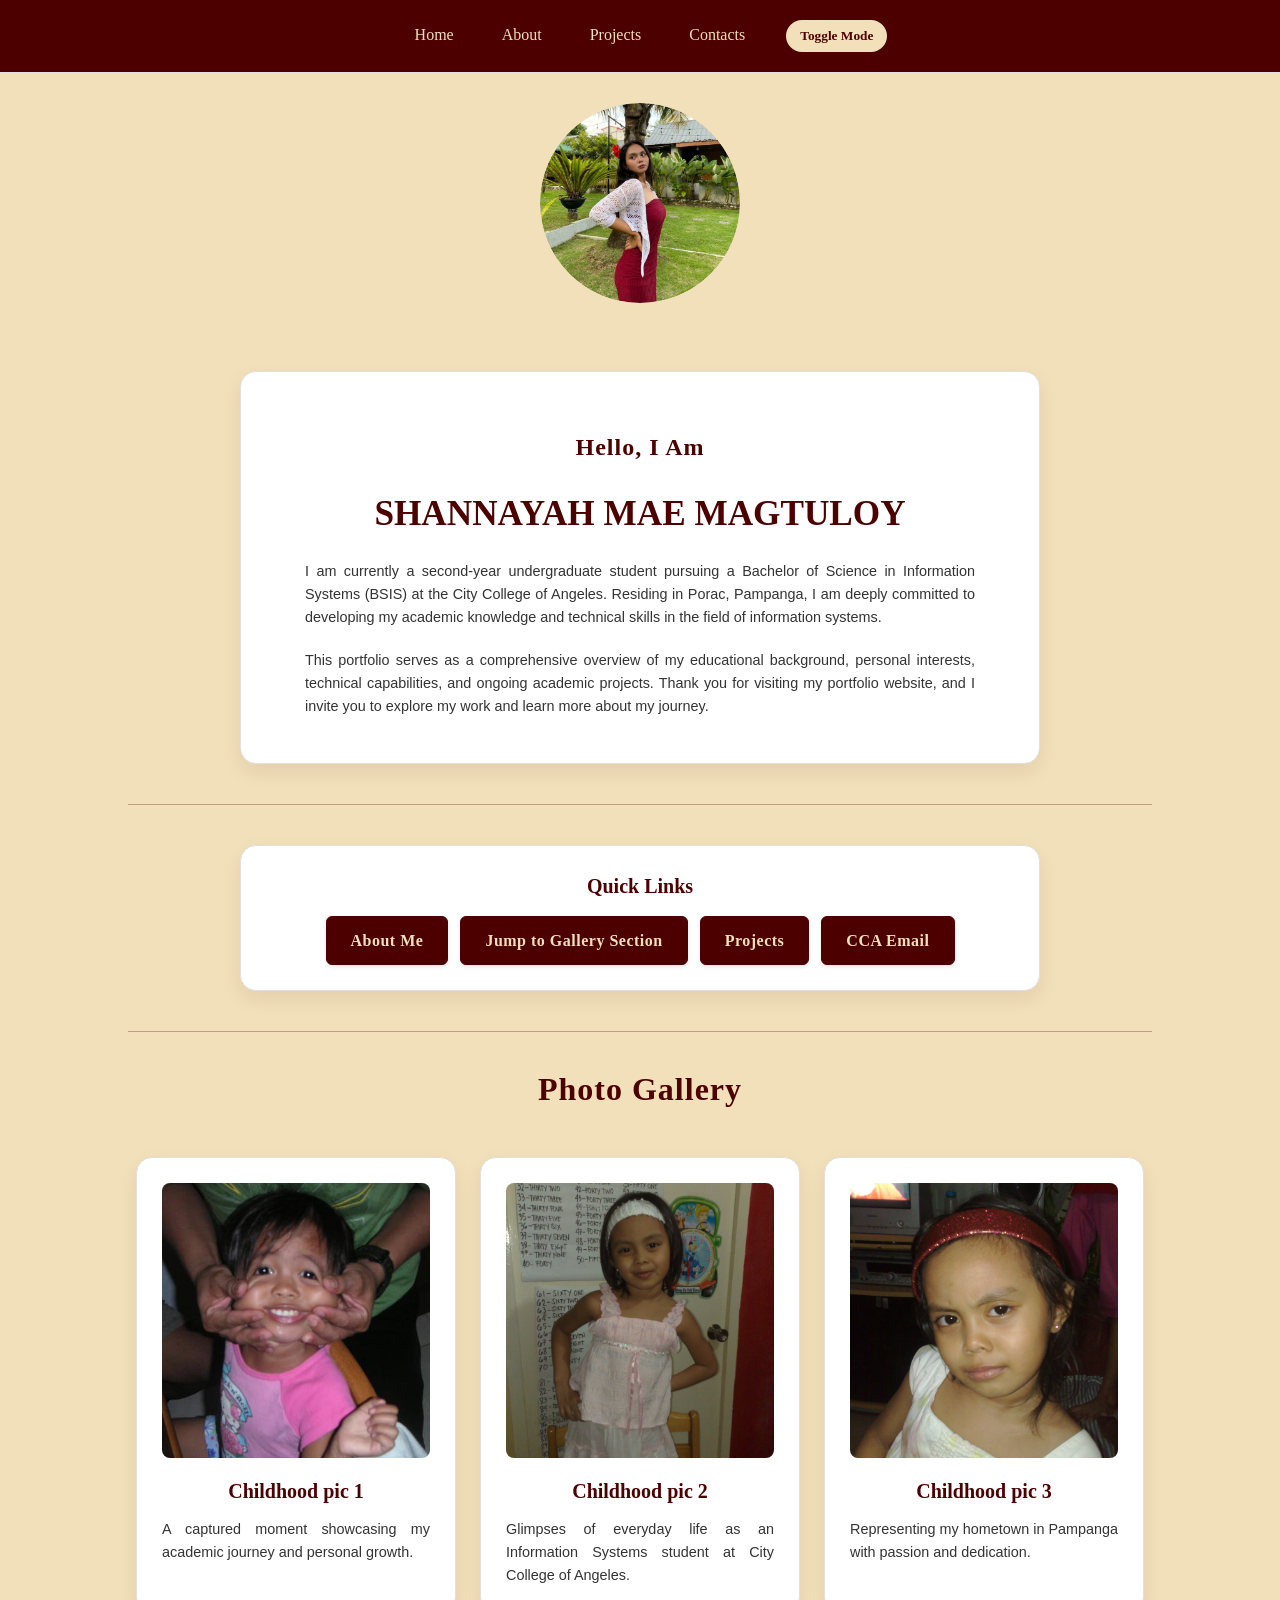
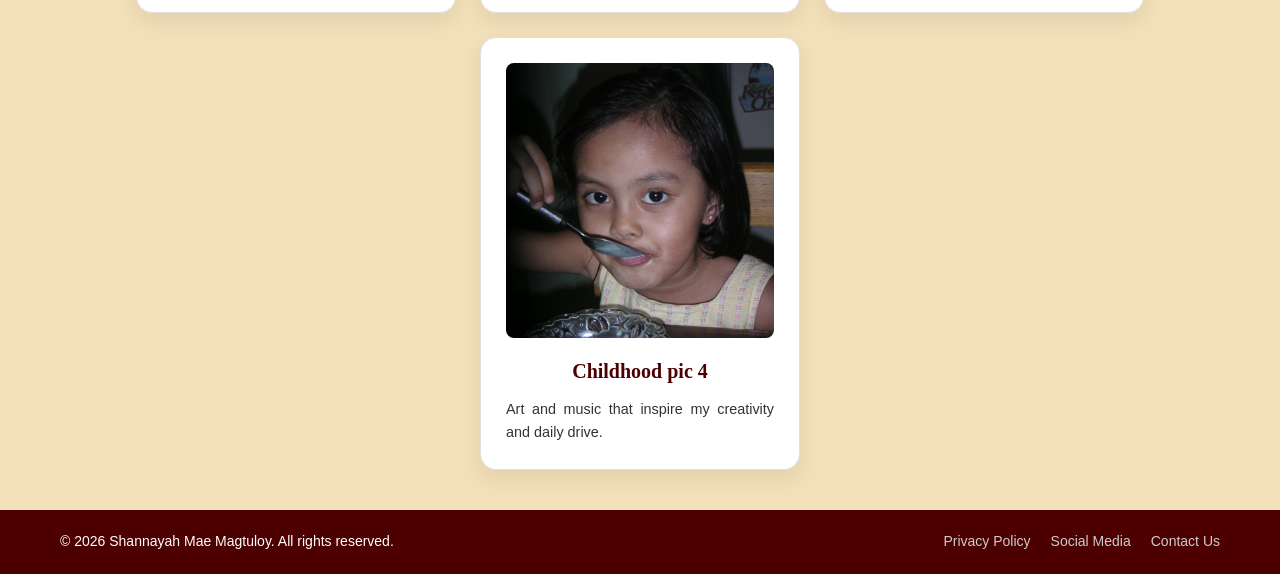
==== index.html @ 2d9ed667 "Add files via upload" ====
<!DOCTYPE html>
<html lang="en">
<head>
<meta charset="UTF-8">
<meta name="viewport" content="width=device-width, initial-scale=1.0">
<title>Shannayah | Portfolio</title>
<link rel="stylesheet" href="css/style.css">
</head>
<body>
<nav>
<a href="index.html">Home</a>
<a href="about-me.html">About</a>
<a href="projects.html">Projects</a>
<a href="contacts.html">Contacts</a>
</nav>

<div style="text-align: center; margin-top: 30px;">
<img src="assets/picture ni shannayah.jpg" alt="Profile Picture" class="circular-image" width="275" height="275" title="Shannayah Mae Magtuloy">
</div>

<div class="card-container">
<div class="card profile-card-wide" style="width: 100%; max-width: 800px; text-align: center;">
<h4 class="subtitle-top">Hello, I Am</h4>
<h1 class="led-text">SHANNAYAH MAE MAGTULOY</h1>
<p class="intro-text">
I am currently a second-year undergraduate student pursuing a Bachelor of Science in Information Systems (BSIS) at the City College of Angeles. Residing in Porac, Pampanga, I am deeply committed to developing my academic knowledge and technical skills in the field of information systems.
</p>
<p class="intro-text">
This portfolio serves as a comprehensive overview of my educational background, personal interests, technical capabilities, and ongoing academic projects. Thank you for visiting my portfolio website, and I invite you to explore my work and learn more about my journey.
</p>
</div>
</div>

<hr>

<div class="card-container">
<div class="card links-card-wide" style="width: 100%; max-width: 800px; text-align: center;">
<h3>Quick Links</h3>
<ul class="quick-links-horizontal">
<li><a href="about-me.html" class="quick-btn">About Me</a></li>
<li><a href="#gallery" class="quick-btn">Jump to Gallery Section</a></li>
<li><a href="projects.html" class="quick-btn">Projects</a></li>
<li><a href="contacts.html" class="quick-btn">CCA Email</a></li>
</ul>
</div>
</div>

<hr>

<h2 id="gallery" class="subtitle-top gallery-heading-main">Photo Gallery</h2>
<div class="card-container">
<div class="card">
<img src="assets/ako haha.jpg" alt="Me" class="gallery-card-img" width="100%" height="275" title="Shannayah Mae Magtuloy">
<h3 class="gallery-card-title">Childhood pic 1</h3>
<p>A captured moment showcasing my academic journey and personal growth.</p>
</div>
<div class="card">
<img src="assets/ako to yah.jpg" alt="Me" class="gallery-card-img" width="100%" height="275" title="Shannayah Mae Magtuloy">
<h3 class="gallery-card-title">Childhood pic 2</h3>
<p>Glimpses of everyday life as an Information Systems student at City College of Angeles.</p>
</div>
<div class="card">
<img src="assets/ako.jpg" alt="Me" class="gallery-card-img" width="100%" height="275" title="Shannayah Mae Magtuloy">
<h3 class="gallery-card-title">Childhood pic 3</h3>
<p>Representing my hometown in Pampanga with passion and dedication.</p>
</div>
<div class="card">
<img src="assets/akooo.jpg" alt="Ariana" class="gallery-card-img" width="100%" height="275" title="Shannayah Mae Magtuloy">
<h3 class="gallery-card-title">Childhood pic 4</h3>
<p>Art and music that inspire my creativity and daily drive.</p>
</div>
</div>

<footer class="site-footer">
<div class="footer-content">
<p>&copy; 2026 Shannayah Mae Magtuloy. All rights reserved.</p>
<ul class="footer-links">
<li><a href="#privacy">Privacy Policy</a></li>
<li><a href="#social">Social Media</a></li>
<li><a href="contacts.html">Contact Us</a></li>
</ul>
</div>
</footer>

<script src="js/script.js"></script>
</body>
</html>
---- css/style.css ----
:root {
    --primary-color: #f1e0ba;
    --secondary-color: #4c0000;
    --text-color: #333;
    --pink-soft: #FCE4EC;
    --black-text: #000000;
    --gray-light: #E0E0E0;
}

* {
    margin: 0;
    padding: 0;
    box-sizing: border-box;
    scroll-behavior: smooth;
}

html, body {
    width: 100%;
    min-height: 100vh;
    font-family: 'Times New Roman', serif;
    background-color: var(--primary-color);
    color: var(--text-color);
    line-height: 1.7;
    text-align: center;
    margin: 0;
}

nav {
    background-color: var(--secondary-color);
    padding: 20px;
    text-align: center;
    border-bottom: 1px solid var(--gray-light);
    width: 100%;
}

nav a {
    font-family: 'Times New Roman', serif;
    font-weight: 500;
    color: var(--primary-color);
    text-decoration: none;
    margin: 0 12px;
    padding: 5px 10px;
    transition: 0.4s;
}

nav a:hover {
    color: #ffffff;
    border-bottom: 2px solid var(--primary-color);
}

h1, h2, h4 {
    font-weight: 600;
}

h1 {
    font-family: 'Times New Roman', serif;
    font-size: 2.5rem;
    margin-bottom: 1rem;
    color: var(--secondary-color);
}

h2 {
    font-size: 2rem;
    margin-bottom: 1rem;
}

h4 {
    font-size: 1.5rem;
    margin-bottom: 1rem;
}

p1 {
    font-family: "Times New Roman", Times, serif;
    color: var(--secondary-color);
    font-weight: bold;
    letter-spacing: 1px;
}

p2 {
    font-family: Arial, Helvetica, sans-serif;
}

p3 {
    font-family: "Lucida Console", "Courier New", monospace;
}

hr {
    border: none;
    height: 1px;
    background-color: var(--secondary-color);
    opacity: 0.3;
    width: 80%;
    margin: 30px auto;
}

ul, li {
    list-style: none;
    padding: 0;
    margin: 0;
}

input, textarea {
    width: 100%;
    max-width: 600px;
    padding: 12px;
    margin: 10px 0;
    border: 1px solid var(--gray-light);
    border-radius: 8px;
    font-family: 'Times New Roman', serif;
    background-color: #ffffff;
    color: var(--text-color);
    box-sizing: border-box;
}

textarea {
    resize: vertical;
    min-height: 120px;
}

button, .quick-btn {
    background-color: var(--secondary-color);
    color: var(--primary-color);
    padding: 12px 24px;
    border: 1px solid var(--secondary-color);
    border-radius: 8px;
    cursor: pointer;
    font-family: 'Times New Roman', serif;
    font-weight: bold;
    transition: all 0.3s ease;
    text-decoration: none;
    display: inline-block;
}

button:hover, .quick-btn:hover {
    background-color: #ffffff;
    color: var(--secondary-color);
    border-color: var(--secondary-color);
    transform: translateY(-2px);
    box-shadow: 0 4px 8px rgba(76, 0, 0, 0.2);
}

.card-container {
    display: flex;
    justify-content: center;
    gap: 24px;
    flex-wrap: wrap;
    max-width: 1100px;
    margin: 40px auto;
    padding: 0 20px;
}

.card {
    background-color: #ffffff;
    border: 1px solid var(--gray-light);
    border-radius: 16px;
    padding: 25px;
    width: 320px;
    text-align: left;
    box-shadow: 0 8px 20px rgba(76, 0, 0, 0.08);
}

.card-icon {
    display: inline-flex;
    align-items: center;
    justify-content: center;
    background-color: var(--pink-soft);
    color: var(--secondary-color);
    width: 48px;
    height: 48px;
    border-radius: 12px;
    font-size: 20px;
    margin-bottom: 16px;
}

.card h3 {
    font-family: 'Times New Roman', serif;
    font-size: 1.25rem;
    color: var(--secondary-color);
    line-height: 1.5;
    margin-bottom: 12px;
    font-weight: 600;
}

.card p {
    font-family: Arial, Helvetica, sans-serif;
    font-size: 0.9rem;
    color: var(--text-color);
    line-height: 1.6;
    text-align: justify;
}

.subtitle-top {
    font-family: "Times New Roman", Times, serif;
    font-weight: bold;
    letter-spacing: 1px;
    margin-top: 30px;
    color: var(--secondary-color);
}

.intro-text {
    font-family: "Lucida Console", "Courier New", monospace;
    font-size: 0.95rem;
    max-width: 700px;
    margin: 0 auto 20px auto;
    padding: 0 15px;
}

.circular-image {
    width: 200px;
    height: 200px;
    clip-path: circle(50%);
    object-fit: cover;
    outline: 5px solid var(--secondary-color);
    outline-offset: 5px;
    border-radius: 50%;
    margin: 0 auto 20px auto;
    display: inline-block;
}

.profile-card-wide, .links-card-wide {
    width: 100%;
    max-width: 800px;
    text-align: center;
}

.quick-links-horizontal {
    display: flex;
    justify-content: center;
    flex-wrap: wrap;
    gap: 12px;
    margin-top: 15px;
    padding: 0;
}

.quick-links-horizontal li {
    list-style: none;
}

.gallery-heading-main {
    font-size: 2rem;
    text-align: center;
}

.gallery-card-img {
    object-fit: cover;
    border-radius: 8px;
}

.gallery-card-title {
    text-align: center;
    margin-top: 10px;
}

.circular-image, .gallery-card-img, .card img {
    transition: transform 0.5s ease, opacity 0.5s ease, box-shadow 0.5s ease;
}

.circular-image:hover, .gallery-card-img:hover, .card img:hover {
    transform: scale(1.03);
    box-shadow: 0 8px 20px rgba(0, 0, 0, 0.2);
}

.back-home-container {
    margin: 30px 0 50px 0;
    text-align: center;
}

.back-home-link {
    color: var(--secondary-color);
    text-decoration: none;
    font-weight: bold;
    font-family: 'Times New Roman', serif;
    font-size: 1.1rem;
    border-bottom: 1px solid var(--secondary-color);
    padding-bottom: 3px;
    transition: 0.3s;
}

.back-home-link:hover {
    color: var(--black-text);
}

.site-footer {
    background-color: #4c0000;
    color: #ffffff;
    padding: 20px 0;
    text-align: center;
    font-family: Arial, sans-serif;
    font-size: 14px;
}

.footer-content {
    max-width: 1200px;
    margin: 0 auto;
    display: flex;
    flex-direction: column;
    align-items: center;
    gap: 10px;
}

.footer-links {
    list-style: none;
    padding: 0;
    margin: 0;
    display: flex;
    gap: 20px;
}

.footer-links a {
    color: #cccccc;
    text-decoration: none;
    transition: color 0.2s ease;
}

.footer-links a:hover {
    color: #ffffff;
    text-decoration: underline;
}

@media (min-width: 768px) {
    .footer-content {
        flex-direction: row;
        justify-content: space-between;
        padding: 0 20px;
    }
}

.theme-toggle-btn {
    background-color: var(--primary-color);
    color: var(--secondary-color);
    border: 2px solid var(--primary-color);
    padding: 6px 12px;
    border-radius: 20px;
    cursor: pointer;
    font-family: 'Times New Roman', serif;
    font-weight: bold;
    margin-left: 15px;
    transition: 0.3s ease;
}

.theme-toggle-btn:hover {
    background-color: var(--secondary-color);
    color: var(--primary-color);
    border-color: var(--primary-color);
}

@keyframes execLedGlow {
    0% {
        color: #ffffff !important;
        text-shadow: 
            0 0 4px #ffffff,
            0 0 8px #ffffff,
            0 0 16px #4c0000,
            0 0 24px #4c0000 !important;
    }
    50% {
        color: #ffffff !important;
        text-shadow: 0 0 6px #ffffff, 0 0 12px #ffcccc, 0 0 20px #4c0000 !important;
    }
    100% {
        color: #ffffff !important;
        text-shadow: 
            0 0 4px #ffffff,
            0 0 8px #ffffff,
            0 0 16px #4c0000,
            0 0 24px #4c0000 !important;
    }
}

.led-text {
    font-family: 'Times New Roman', serif !important;
    font-weight: bold !important;
    font-size: 2.2rem !important;
    display: inline-block !important;
    animation: execLedGlow 2s infinite alternate ease-in-out !important;
}

.quick-btn {
    display: inline-block;
    background-color: var(--secondary-color);
    color: var(--primary-color) !important;
    padding: 10px 24px;
    border-radius: 6px;
    text-decoration: none;
    font-family: 'Times New Roman', serif;
    font-weight: bold;
    letter-spacing: 0.5px;
    border: 1px solid var(--secondary-color);
    transition: all 0.3s ease;
    box-shadow: 0 2px 4px rgba(0, 0, 0, 0.1);
}

.quick-btn:hover {
    background-color: #ffffff !important;
    color: var(--secondary-color) !important;
    border-color: var(--secondary-color);
    transform: translateY(-2px);
    box-shadow: 0 4px 8px rgba(76, 0, 0, 0.2);
}

body.dark-mode {
    --primary-color: #1a1a1a !important;
    --secondary-color: #800000 !important;
    --text-color: #f1f1f1 !important;
    --pink-soft: #331a1a !important;
    --gray-light: #444444 !important;
    background-color: var(--primary-color) !important;
    color: var(--text-color) !important;
}

body.dark-mode .card {
    background-color: #2a2a2a !important;
    border-color: #444 !important;
    color: #f1f1f1 !important;
}

body.dark-mode .card p,
body.dark-mode .card h3 {
    color: #f1f1f1 !important;
}

body.dark-mode input,
body.dark-mode textarea {
    background-color: #333333 !important;
    color: #ffffff !important;
    border-color: #555555 !important;
}
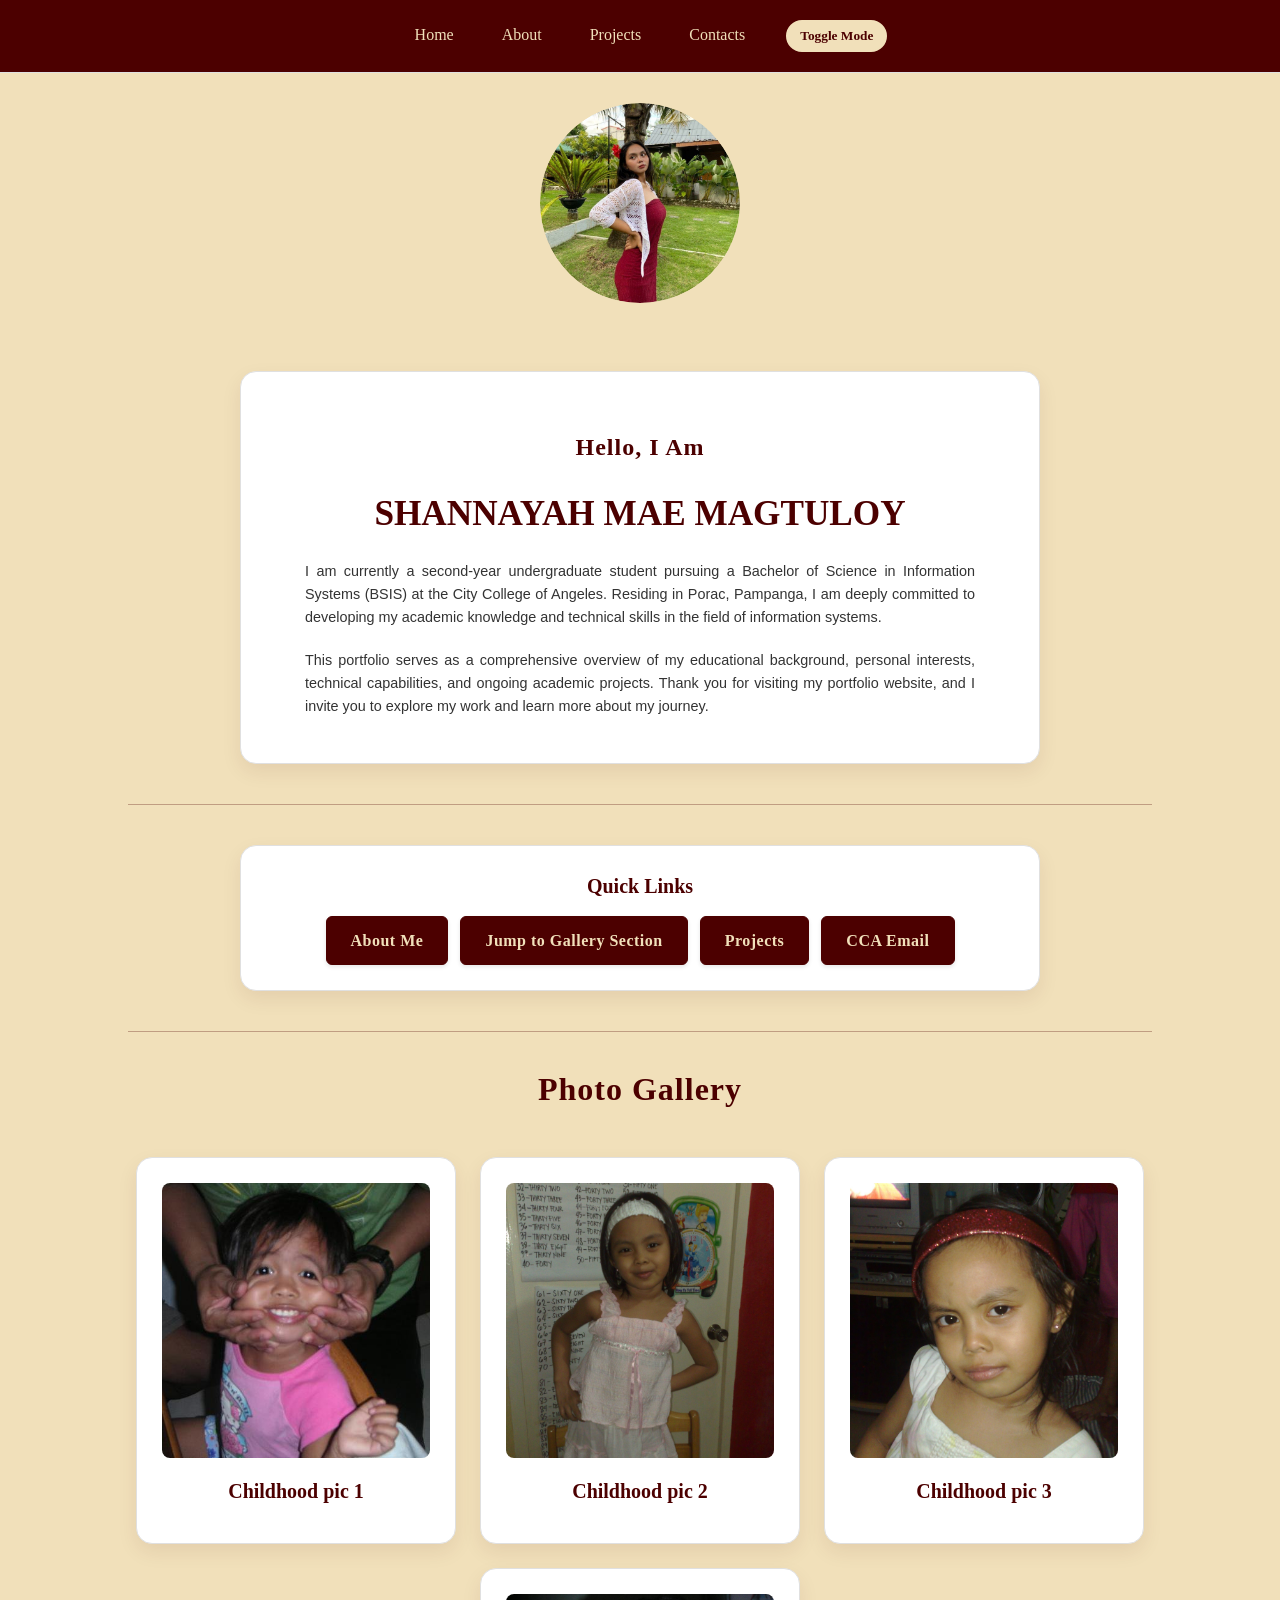
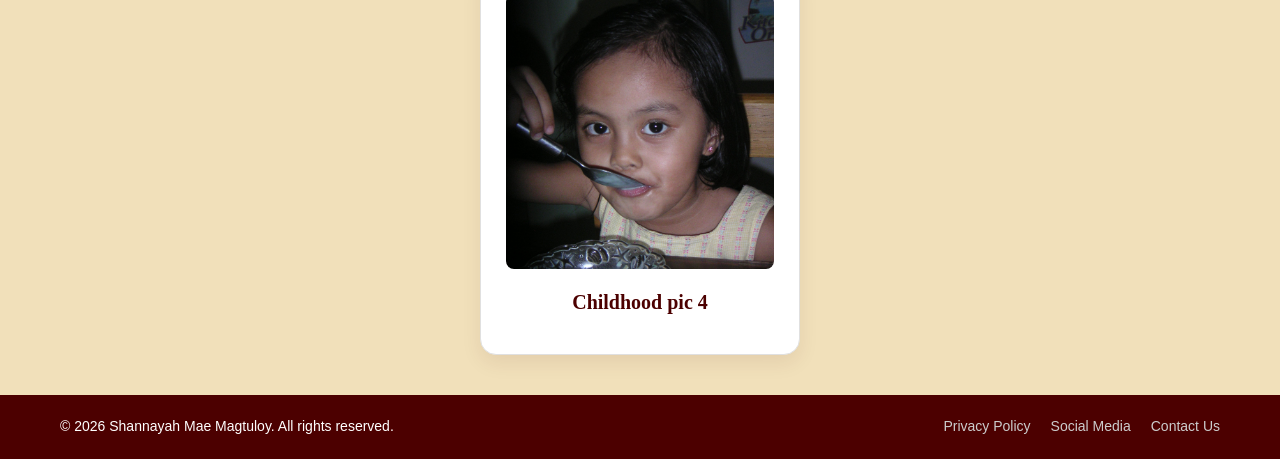
==== commit 029f622b: "Fix HTML encoding issues in index.html" ====
--- a/index.html
+++ b/index.html
@@ -52,22 +52,22 @@
 <div class="card">
 <img src="assets/ako haha.jpg" alt="Me" class="gallery-card-img" width="100%" height="275" title="Shannayah Mae Magtuloy">
 <h3 class="gallery-card-title">Childhood pic 1</h3>
-<p>A captured moment showcasing my academic journey and personal growth.</p>
+
 </div>
 <div class="card">
 <img src="assets/ako to yah.jpg" alt="Me" class="gallery-card-img" width="100%" height="275" title="Shannayah Mae Magtuloy">
 <h3 class="gallery-card-title">Childhood pic 2</h3>
-<p>Glimpses of everyday life as an Information Systems student at City College of Angeles.</p>
+
 </div>
 <div class="card">
 <img src="assets/ako.jpg" alt="Me" class="gallery-card-img" width="100%" height="275" title="Shannayah Mae Magtuloy">
 <h3 class="gallery-card-title">Childhood pic 3</h3>
-<p>Representing my hometown in Pampanga with passion and dedication.</p>
+
 </div>
 <div class="card">
 <img src="assets/akooo.jpg" alt="Ariana" class="gallery-card-img" width="100%" height="275" title="Shannayah Mae Magtuloy">
 <h3 class="gallery-card-title">Childhood pic 4</h3>
-<p>Art and music that inspire my creativity and daily drive.</p>
+
 </div>
 </div>
 
@@ -84,4 +84,4 @@
 
 <script src="js/script.js"></script>
 </body>
-</html>+</html>
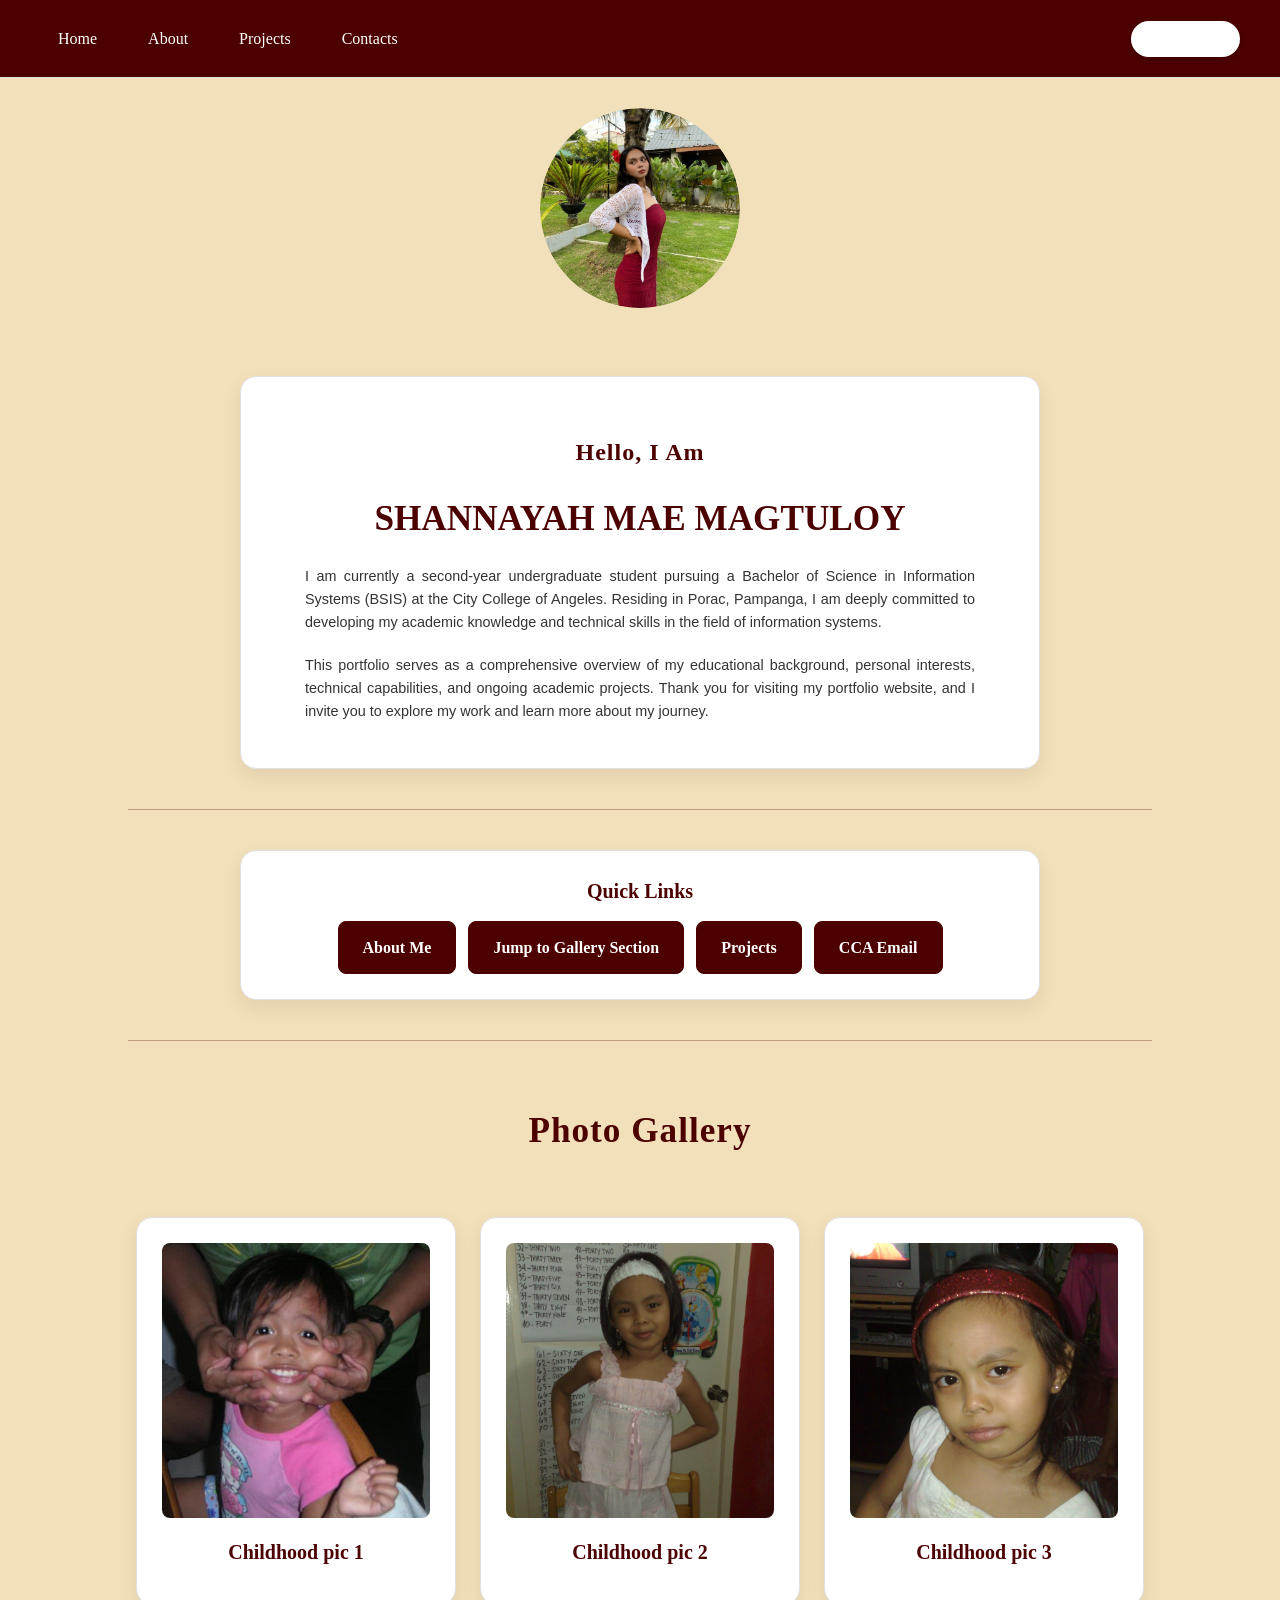
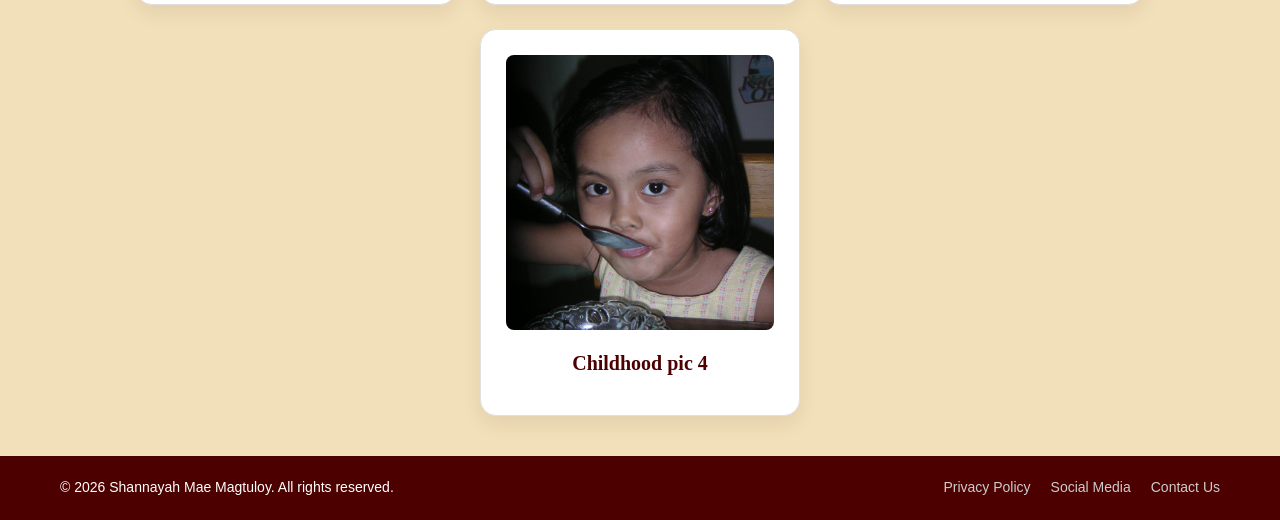
==== commit 30471377: "Update index.html" ====
--- a/index.html
+++ b/index.html
@@ -46,8 +46,7 @@
 </div>
 
 <hr>
-
-<h2 id="gallery" class="subtitle-top gallery-heading-main">Photo Gallery</h2>
+<h2 id="gallery" class="subtitle-top gallery-heading-main led-text">Photo Gallery</h2>
 <div class="card-container">
 <div class="card">
 <img src="assets/ako haha.jpg" alt="Me" class="gallery-card-img" width="100%" height="275" title="Shannayah Mae Magtuloy">
--- a/css/style.css
+++ b/css/style.css
@@ -5,6 +5,7 @@
     --pink-soft: #FCE4EC;
     --black-text: #000000;
     --gray-light: #E0E0E0;
+    --white-text: #ffffff;
 }
 
 * {
@@ -27,8 +28,11 @@
 
 nav {
     background-color: var(--secondary-color);
-    padding: 20px;
-    text-align: center;
+    padding: 20px 40px;
+    display: flex;
+    justify-content: flex-end;
+    align-items: center;
+    gap: 15px;
     border-bottom: 1px solid var(--gray-light);
     width: 100%;
 }
@@ -36,15 +40,15 @@
 nav a {
     font-family: 'Times New Roman', serif;
     font-weight: 500;
-    color: var(--primary-color);
+    color: #ffffff !important;
     text-decoration: none;
-    margin: 0 12px;
+    margin: 0 8px;
     padding: 5px 10px;
     transition: 0.4s;
 }
 
 nav a:hover {
-    color: #ffffff;
+    color: var(--primary-color) !important;
     border-bottom: 2px solid var(--primary-color);
 }
 
@@ -119,7 +123,7 @@
 
 button, .quick-btn {
     background-color: var(--secondary-color);
-    color: var(--primary-color);
+    color: #ffffff !important;
     padding: 12px 24px;
     border: 1px solid var(--secondary-color);
     border-radius: 8px;
@@ -132,8 +136,8 @@
 }
 
 button:hover, .quick-btn:hover {
-    background-color: #ffffff;
-    color: var(--secondary-color);
+    background-color: #ffffff !important;
+    color: var(--secondary-color) !important;
     border-color: var(--secondary-color);
     transform: translateY(-2px);
     box-shadow: 0 4px 8px rgba(76, 0, 0, 0.2);
@@ -325,77 +329,50 @@
     }
 }
 
+/* Modern Switch Toggle Button sa pinaka-kanan */
 .theme-toggle-btn {
+    background-color: #ffffff;
+    color: #4c0000;
+    border: 2px solid #ffffff;
+    padding: 8px 16px;
+    border-radius: 30px;
+    cursor: pointer;
+    font-family: 'Times New Roman', serif;
+    font-weight: bold;
+    margin-left: auto;
+    transition: 0.3s ease;
+    box-shadow: 0 2px 5px rgba(0,0,0,0.2);
+}
+
+.theme-toggle-btn:hover {
     background-color: var(--primary-color);
     color: var(--secondary-color);
-    border: 2px solid var(--primary-color);
-    padding: 6px 12px;
-    border-radius: 20px;
-    cursor: pointer;
-    font-family: 'Times New Roman', serif;
-    font-weight: bold;
-    margin-left: 15px;
-    transition: 0.3s ease;
-}
-
-.theme-toggle-btn:hover {
-    background-color: var(--secondary-color);
-    color: var(--primary-color);
     border-color: var(--primary-color);
 }
 
-@keyframes execLedGlow {
+/* LED Glow Effect na walang dark shadow (purong soft inner/text glow para sa dark mode) */
+@keyframes softLedGlow {
     0% {
         color: #ffffff !important;
-        text-shadow: 
-            0 0 4px #ffffff,
-            0 0 8px #ffffff,
-            0 0 16px #4c0000,
-            0 0 24px #4c0000 !important;
+        text-shadow: 0 0 6px rgba(255, 255, 255, 0.8), 0 0 12px rgba(255, 255, 255, 0.4);
     }
     50% {
         color: #ffffff !important;
-        text-shadow: 0 0 6px #ffffff, 0 0 12px #ffcccc, 0 0 20px #4c0000 !important;
+        text-shadow: 0 0 10px rgba(255, 255, 255, 1), 0 0 20px rgba(255, 255, 255, 0.6);
     }
     100% {
         color: #ffffff !important;
-        text-shadow: 
-            0 0 4px #ffffff,
-            0 0 8px #ffffff,
-            0 0 16px #4c0000,
-            0 0 24px #4c0000 !important;
+        text-shadow: 0 0 6px rgba(255, 255, 255, 0.8), 0 0 12px rgba(255, 255, 255, 0.4);
     }
 }
 
+/* Default state (Light mode) - Walang pailaw */
 .led-text {
     font-family: 'Times New Roman', serif !important;
     font-weight: bold !important;
     font-size: 2.2rem !important;
     display: inline-block !important;
-    animation: execLedGlow 2s infinite alternate ease-in-out !important;
-}
-
-.quick-btn {
-    display: inline-block;
-    background-color: var(--secondary-color);
-    color: var(--primary-color) !important;
-    padding: 10px 24px;
-    border-radius: 6px;
-    text-decoration: none;
-    font-family: 'Times New Roman', serif;
-    font-weight: bold;
-    letter-spacing: 0.5px;
-    border: 1px solid var(--secondary-color);
-    transition: all 0.3s ease;
-    box-shadow: 0 2px 4px rgba(0, 0, 0, 0.1);
-}
-
-.quick-btn:hover {
-    background-color: #ffffff !important;
-    color: var(--secondary-color) !important;
-    border-color: var(--secondary-color);
-    transform: translateY(-2px);
-    box-shadow: 0 4px 8px rgba(76, 0, 0, 0.2);
+    color: var(--secondary-color);
 }
 
 body.dark-mode {
@@ -408,6 +385,11 @@
     color: var(--text-color) !important;
 }
 
+/* Kapag naka-dark mode, iilaw ang mga may class na led-text (tulad ng pangalan at mga headers) ng malinis na LED style */
+body.dark-mode .led-text {
+    animation: softLedGlow 2s infinite alternate ease-in-out !important;
+}
+
 body.dark-mode .card {
     background-color: #2a2a2a !important;
     border-color: #444 !important;
@@ -424,4 +406,5 @@
     background-color: #333333 !important;
     color: #ffffff !important;
     border-color: #555555 !important;
-}+}
+
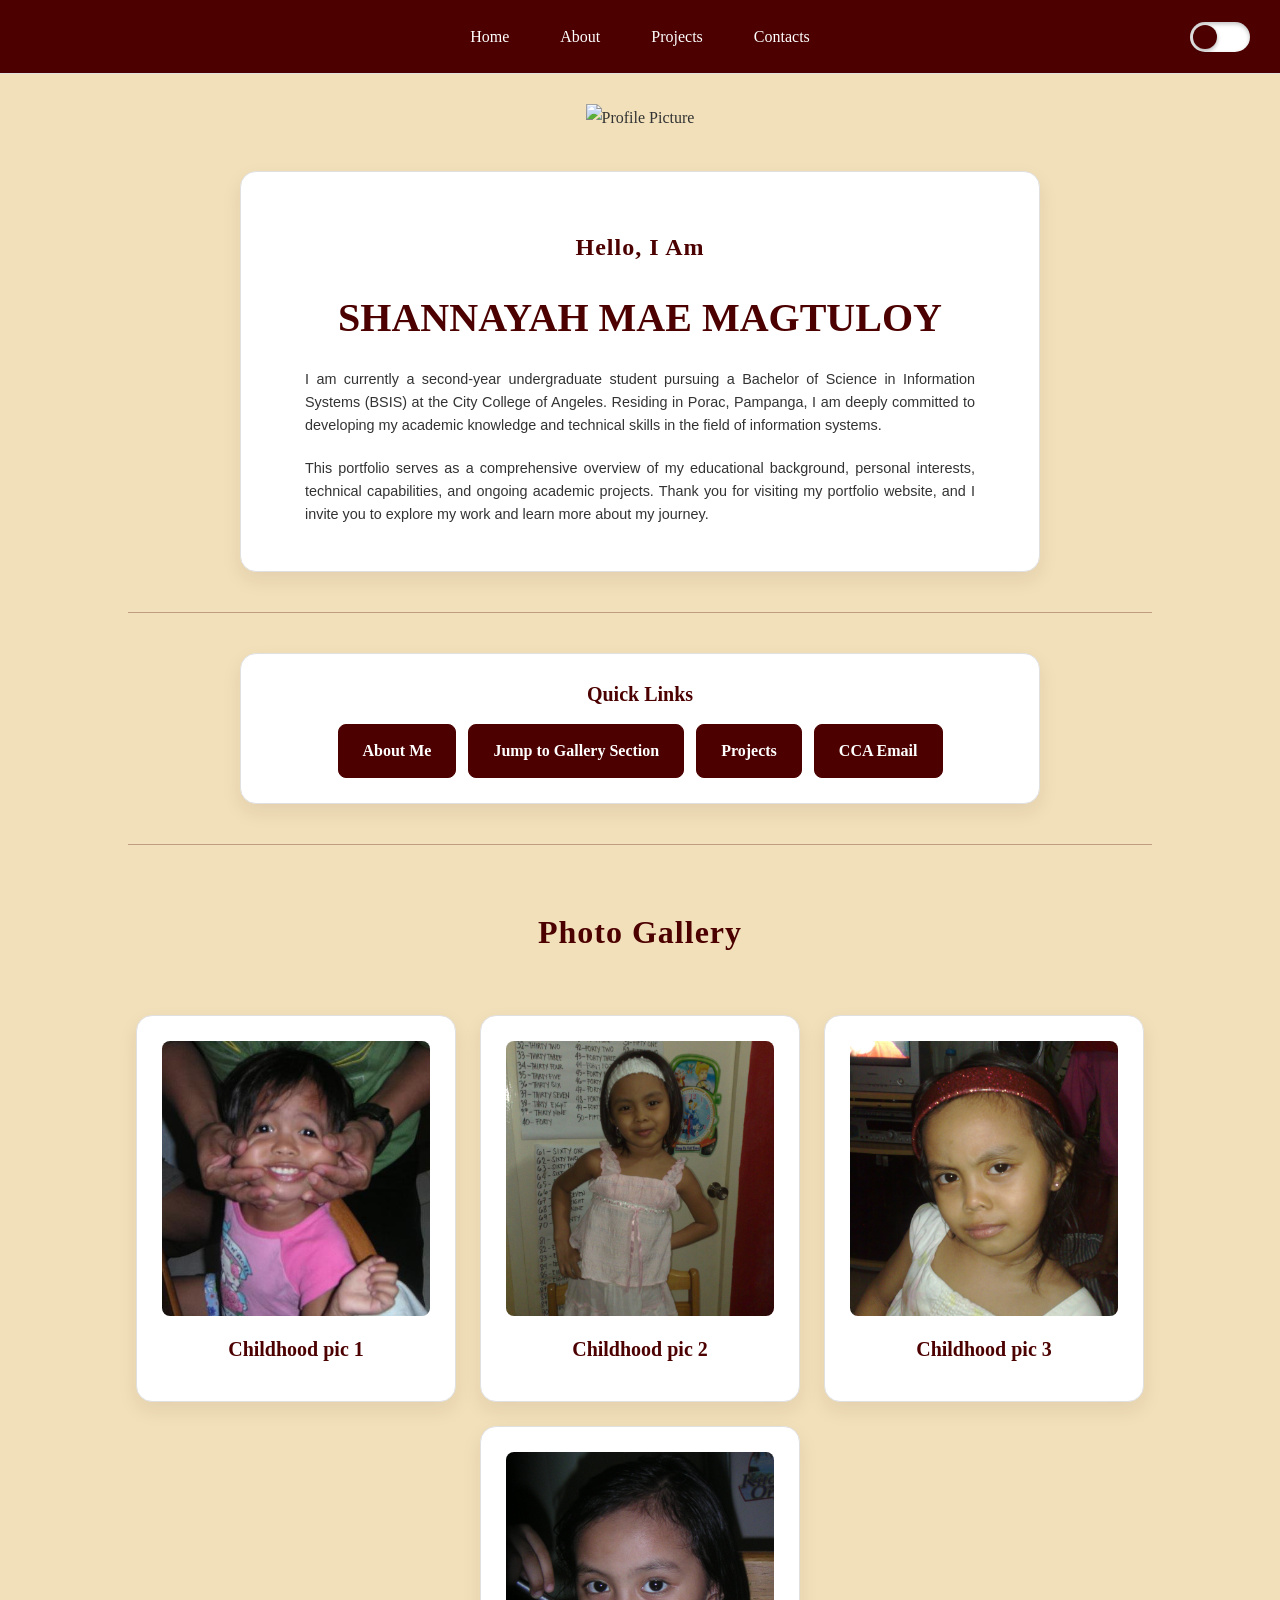
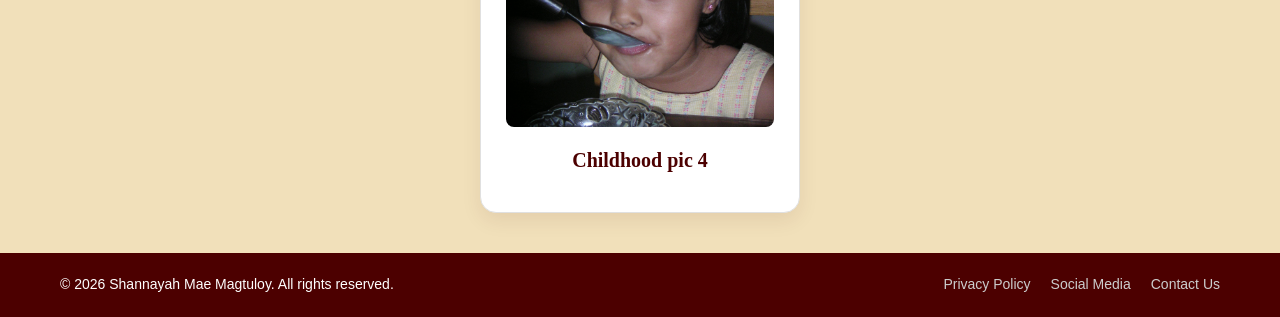
==== commit b5d19bf1: "Update index.html" ====
--- a/index.html
+++ b/index.html
@@ -15,7 +15,7 @@
 </nav>
 
 <div style="text-align: center; margin-top: 30px;">
-<img src="assets/picture ni shannayah.jpg" alt="Profile Picture" class="circular-image" width="275" height="275" title="Shannayah Mae Magtuloy">
+<img src="assets/shannayah passport pic" alt="Profile Picture" width="233" height="300" title="Shannayah Mae Magtuloy">
 </div>
 
 <div class="card-container">
--- a/css/style.css
+++ b/css/style.css
@@ -26,15 +26,18 @@
     margin: 0;
 }
 
+/* Navigation Bar Layout */
 nav {
     background-color: var(--secondary-color);
-    padding: 20px 40px;
-    display: flex;
-    justify-content: flex-end;
+    padding: 18px 40px;
+    display: flex;
+    justify-content: center;
     align-items: center;
+    flex-wrap: wrap;
     gap: 15px;
     border-bottom: 1px solid var(--gray-light);
     width: 100%;
+    position: relative;
 }
 
 nav a {
@@ -329,28 +332,45 @@
     }
 }
 
-/* Modern Switch Toggle Button sa pinaka-kanan */
+/* Switch Slider Toggle Button sa pinaka-kanan (Wala nang text, puro pabilog na switch) */
 .theme-toggle-btn {
     background-color: #ffffff;
-    color: #4c0000;
-    border: 2px solid #ffffff;
-    padding: 8px 16px;
-    border-radius: 30px;
+    border: none;
+    width: 60px;
+    height: 30px;
+    border-radius: 15px;
+    position: absolute;
+    right: 30px;
     cursor: pointer;
-    font-family: 'Times New Roman', serif;
-    font-weight: bold;
-    margin-left: auto;
-    transition: 0.3s ease;
-    box-shadow: 0 2px 5px rgba(0,0,0,0.2);
-}
-
-.theme-toggle-btn:hover {
-    background-color: var(--primary-color);
-    color: var(--secondary-color);
-    border-color: var(--primary-color);
-}
-
-/* LED Glow Effect na walang dark shadow (purong soft inner/text glow para sa dark mode) */
+    display: flex;
+    align-items: center;
+    padding: 3px;
+    box-shadow: inset 0 2px 4px rgba(0,0,0,0.25);
+    transition: background-color 0.3s ease;
+}
+
+.theme-toggle-btn::before {
+    content: '';
+    width: 24px;
+    height: 24px;
+    background-color: #4c0000;
+    border-radius: 50%;
+    position: absolute;
+    left: 3px;
+    transition: transform 0.3s ease;
+    box-shadow: 0 2px 4px rgba(0,0,0,0.3);
+}
+
+body.dark-mode .theme-toggle-btn {
+    background-color: #333333;
+}
+
+body.dark-mode .theme-toggle-btn::before {
+    transform: translateX(30px);
+    background-color: #f1e0ba;
+}
+
+/* LED Glow Effect para sa Dark Mode (Malinis, walang itim na shadow) */
 @keyframes softLedGlow {
     0% {
         color: #ffffff !important;
@@ -366,11 +386,9 @@
     }
 }
 
-/* Default state (Light mode) - Walang pailaw */
 .led-text {
     font-family: 'Times New Roman', serif !important;
     font-weight: bold !important;
-    font-size: 2.2rem !important;
     display: inline-block !important;
     color: var(--secondary-color);
 }
@@ -385,7 +403,6 @@
     color: var(--text-color) !important;
 }
 
-/* Kapag naka-dark mode, iilaw ang mga may class na led-text (tulad ng pangalan at mga headers) ng malinis na LED style */
 body.dark-mode .led-text {
     animation: softLedGlow 2s infinite alternate ease-in-out !important;
 }
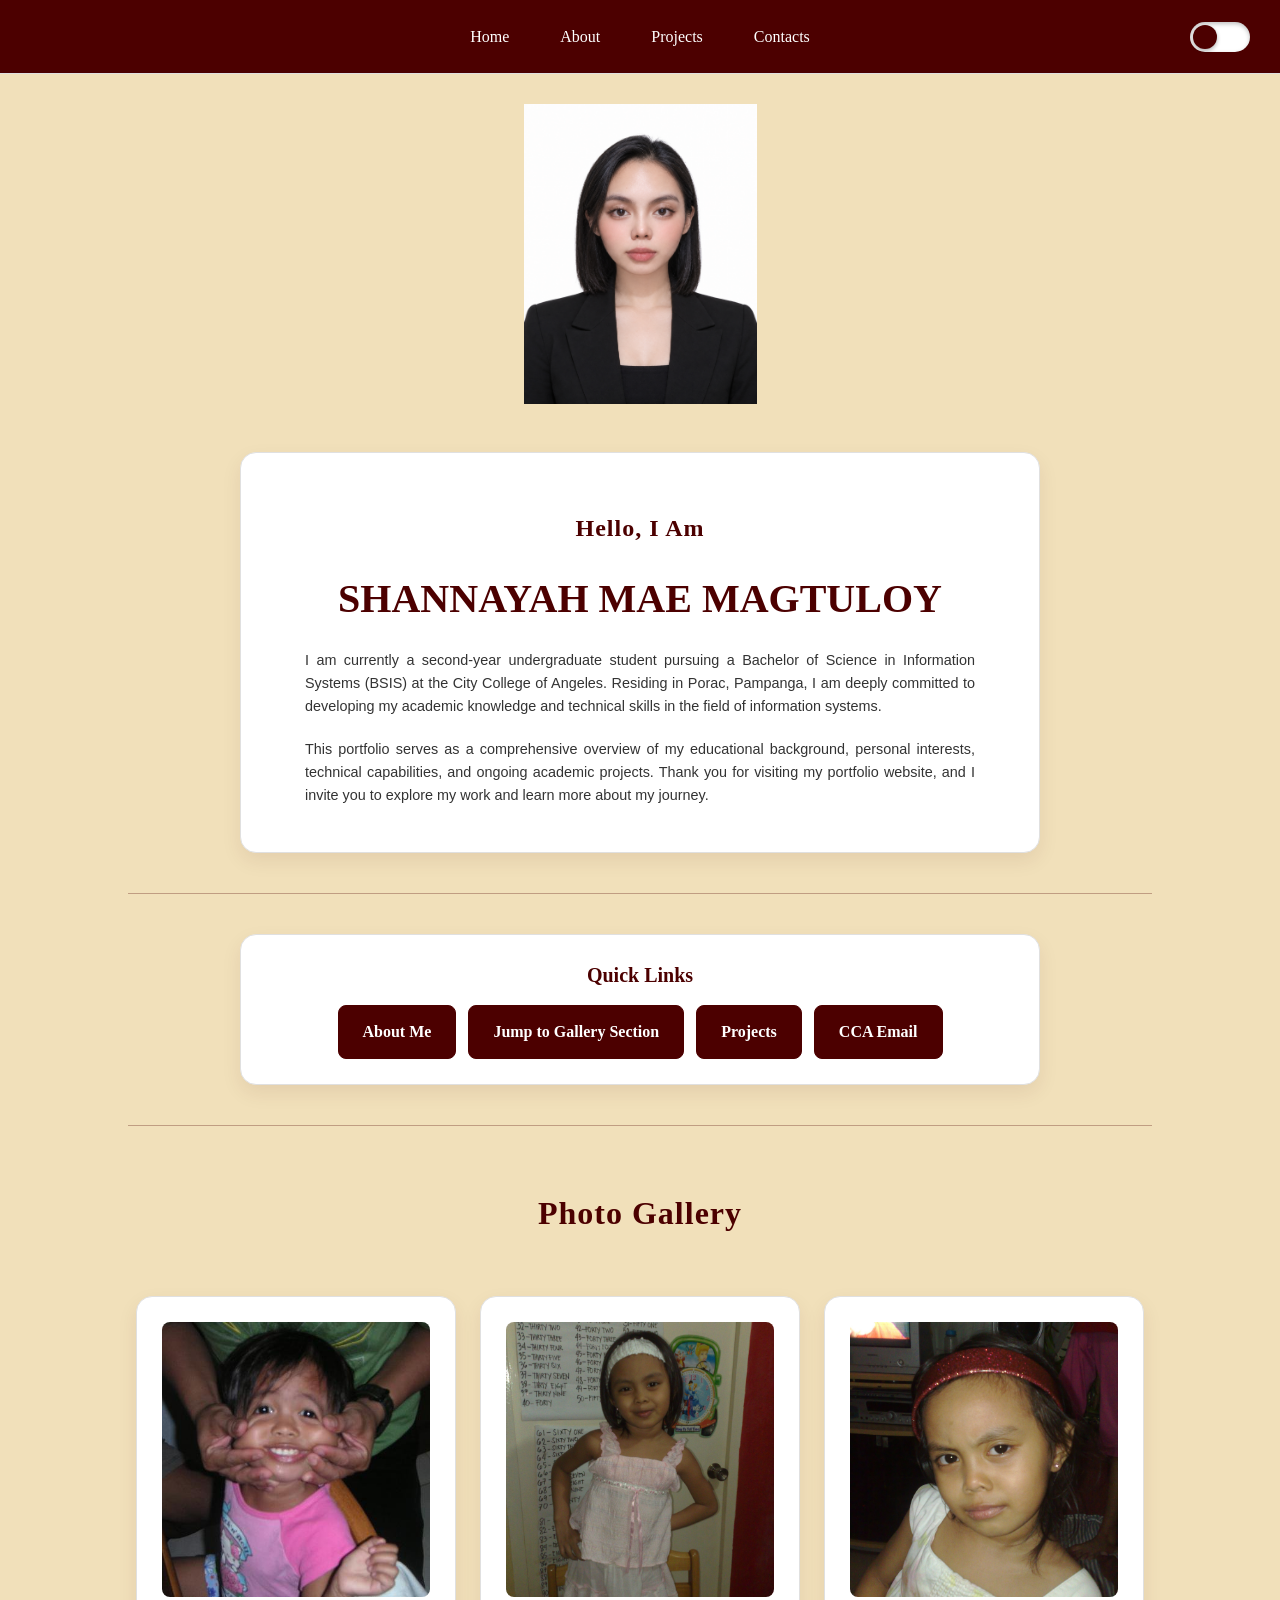
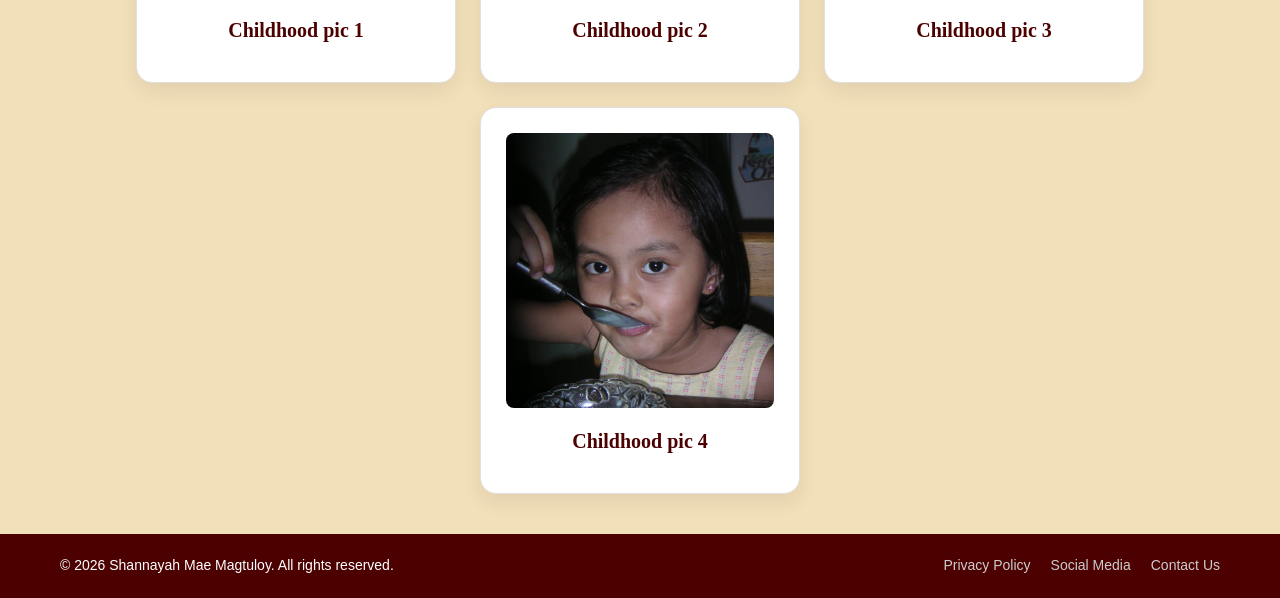
==== commit e32c140a: "Update index.html" ====
--- a/index.html
+++ b/index.html
@@ -15,7 +15,7 @@
 </nav>
 
 <div style="text-align: center; margin-top: 30px;">
-<img src="assets/shannayah passport pic" alt="Profile Picture" width="233" height="300" title="Shannayah Mae Magtuloy">
+<img src="assets/shannayah passport pic.png" alt="Profile Picture" width="233" height="300" title="Shannayah Mae Magtuloy">
 </div>
 
 <div class="card-container">
